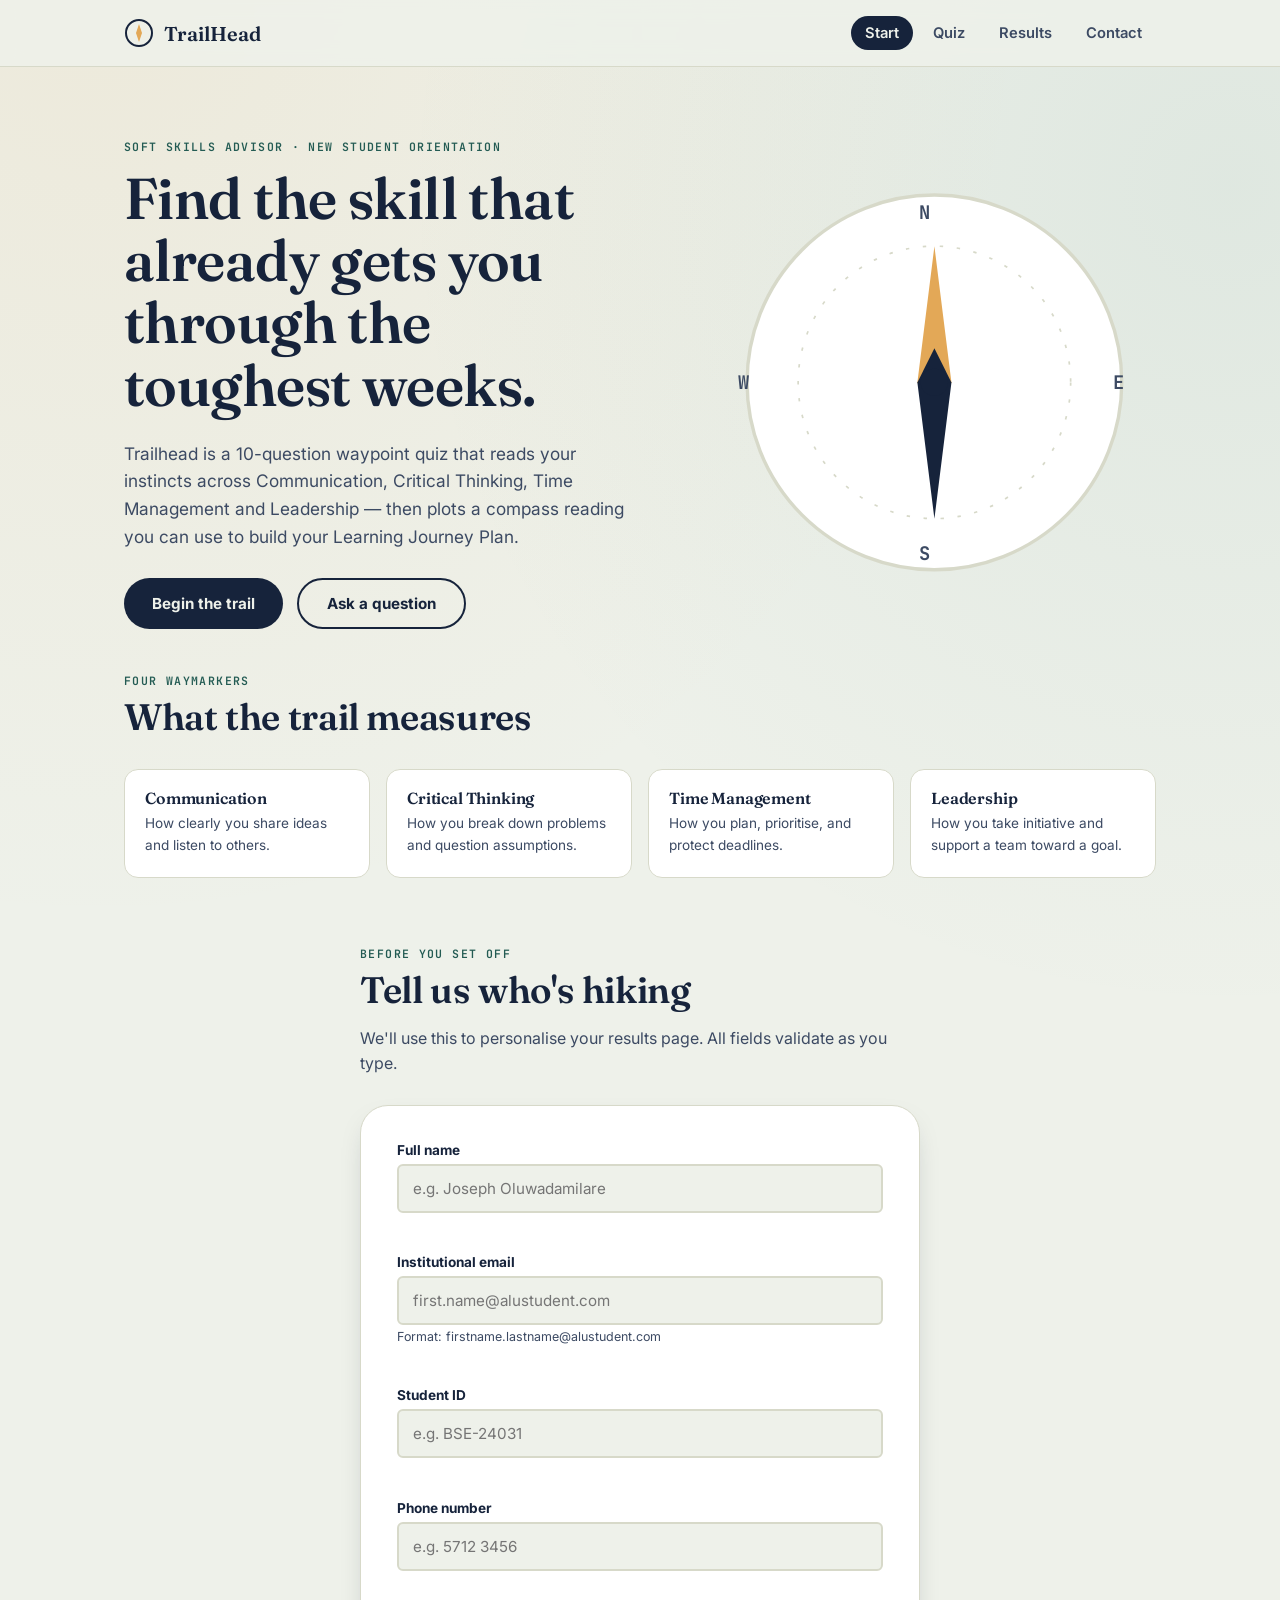
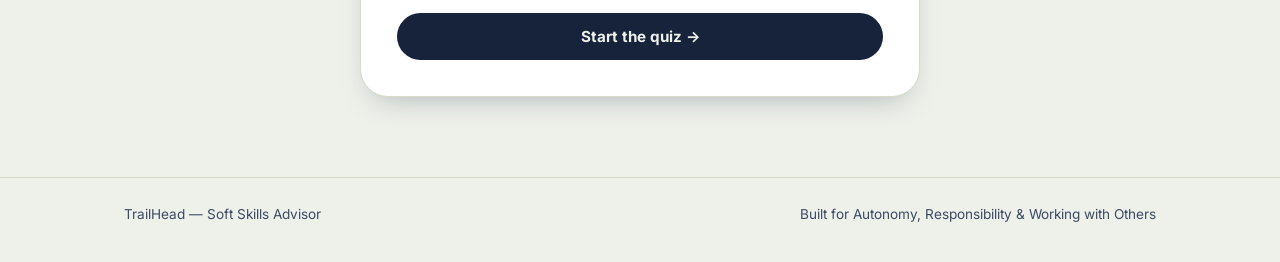
==== index.html @ 991519ac "building an interactive website that help incoming students find thier strength" ====
<!DOCTYPE html>
<html lang="en">
<head>
<meta charset="UTF-8" />
<meta name="viewport" content="width=device-width, initial-scale=1.0" />
<title>Soft Skills Advisor — TrailHead</title>
<meta name="description" content="Find your strongest soft skills and build your Learning Journey Plan." />
<link rel="icon" type="image/svg+xml" href="data:image/svg+xml,%3Csvg xmlns='http://www.w3.org/2000/svg' viewBox='0 0 30 30'%3E%3Ccircle cx='15' cy='15' r='13' fill='%2316233b'/%3E%3Cpath d='M15 6L18 15L15 24L12 15L15 6Z' fill='%23e3a857'/%3E%3C/svg%3E" />
<link rel="preconnect" href="https://fonts.googleapis.com">
<link rel="preconnect" href="https://fonts.gstatic.com" crossorigin>
<link href="https://fonts.googleapis.com/css2?family=Fraunces:opsz,wght@9..144,500;9..144,600;9..144,700&family=Inter:wght@400;600;700&family=JetBrains+Mono:wght@500;700&display=swap" rel="stylesheet">
<link rel="stylesheet" href="css/base.css" />
<link rel="stylesheet" href="css/landing.css" />
</head>
<body>

<header class="site-header">
  <div class="wrap">
    <a class="brand" href="index.html">
      <svg class="brand-mark" viewBox="0 0 30 30" fill="none" xmlns="http://www.w3.org/2000/svg" aria-hidden="true">
        <circle cx="15" cy="15" r="13" stroke="#16233b" stroke-width="2"/>
        <path d="M15 6L18 15L15 24L12 15L15 6Z" fill="#e3a857"/>
      </svg>
      TrailHead
    </a>
    <nav class="site-nav" aria-label="Primary">
      <a href="index.html" aria-current="page">Start</a>
      <a href="quiz.html">Quiz</a>
      <a href="results.html">Results</a>
      <a href="contact.html">Contact</a>
    </nav>
  </div>
</header>

<main class="wrap">

  <!-- ============ HERO ============ -->
  <section class="hero">
    <div class="hero-copy fade-up" style="--delay:0s;">
      <span class="eyebrow">Soft Skills Advisor · New Student Orientation</span>
      <h1>Find the skill that already gets you through the toughest weeks.</h1>
      <p class="lede">
        Trailhead is a 10-question waypoint quiz that reads your instincts across
        Communication, Critical Thinking, Time Management and Leadership — then
        plots a compass reading you can use to build your Learning Journey Plan.
      </p>
      <div class="hero-actions">
        <a href="#start-form" class="btn btn-primary">Begin the trail</a>
        <a href="contact.html" class="btn btn-ghost">Ask a question</a>
      </div>
    </div>

    <!-- Signature visual: a hand-drawn-style compass, matching the results-page canvas motif -->
    <div class="compass-figure fade-up" style="--delay:0.15s;" aria-hidden="true">
      <svg viewBox="0 0 260 260" xmlns="http://www.w3.org/2000/svg">
        <circle cx="130" cy="130" r="110" fill="#ffffff" stroke="#d7d9c9" stroke-width="2"/>
        <circle cx="130" cy="130" r="80" fill="none" stroke="#d7d9c9" stroke-width="1" stroke-dasharray="2 8"/>
        <g font-family="JetBrains Mono" font-size="11" fill="#3c4a63" font-weight="700">
          <text x="124" y="34" text-anchor="middle">N</text>
          <text x="124" y="234" text-anchor="middle">S</text>
          <text x="18" y="134" text-anchor="middle">W</text>
          <text x="238" y="134" text-anchor="middle">E</text>
        </g>
        <g class="compass-needle">
          <polygon points="130,50 140,130 130,150 120,130" fill="#e3a857"/>
          <polygon points="130,210 140,130 130,110 120,130" fill="#16233b"/>
        </g>
        <circle cx="130" cy="130" r="8" fill="#16233b"/>
      </svg>
    </div>
  </section>

  <!-- ============ CATEGORY TEASER ============ -->
  <section aria-labelledby="categories-heading">
    <span class="eyebrow" id="categories-heading">Four waymarkers</span>
    <h2 style="margin-top:8px;">What the trail measures</h2>
    <div class="category-grid">
      <article class="category-card fade-up" style="--delay:0.05s;">
        <span class="category-dot" style="background:#e3a857"></span>
        <h3>Communication</h3>
        <p>How clearly you share ideas and listen to others.</p>
      </article>
      <article class="category-card fade-up" style="--delay:0.15s;">
        <span class="category-dot" style="background:#2f7a6f"></span>
        <h3>Critical Thinking</h3>
        <p>How you break down problems and question assumptions.</p>
      </article>
      <article class="category-card fade-up" style="--delay:0.25s;">
        <span class="category-dot" style="background:#5b7fb5"></span>
        <h3>Time Management</h3>
        <p>How you plan, prioritise, and protect deadlines.</p>
      </article>
      <article class="category-card fade-up" style="--delay:0.35s;">
        <span class="category-dot" style="background:#b5533c"></span>
        <h3>Leadership</h3>
        <p>How you take initiative and support a team toward a goal.</p>
      </article>
    </div>
  </section>

  <!-- ============ PRELIMINARY DETAILS FORM ============ -->
  <section id="start-form" style="padding-bottom:80px;">
    <div style="max-width:560px;margin:0 auto;">
      <span class="eyebrow">Before you set off</span>
      <h2 style="margin-top:8px;">Tell us who's hiking</h2>
      <p style="margin-bottom:28px;">
        We'll use this to personalise your results page. All fields validate as you type.
      </p>

      <form class="form-card" id="prelimForm" novalidate>
        <div class="field" id="field-name">
          <label for="fullName">Full name</label>
          <input type="text" id="fullName" name="fullName" placeholder="e.g. Joseph Oluwadamilare" autocomplete="name" />
          <span class="error-message" role="alert"></span>
        </div>

        <div class="field" id="field-email">
          <label for="email">Institutional email</label>
          <input type="email" id="email" name="email" placeholder="first.name@alustudent.com" autocomplete="email" />
          <span class="hint">Format: firstname.lastname@alustudent.com</span>
          <span class="error-message" role="alert"></span>
        </div>

        <div class="field" id="field-studentId">
          <label for="studentId">Student ID</label>
          <input type="text" id="studentId" name="studentId" placeholder="e.g. BSE-24031" />
          <span class="error-message" role="alert"></span>
        </div>

        <div class="field" id="field-phone">
          <label for="phone">Phone number</label>
          <input type="tel" id="phone" name="phone" placeholder="e.g. 5712 3456" autocomplete="tel" />
          <span class="error-message" role="alert"></span>
        </div>

        <button type="submit" class="btn btn-primary" id="prelimSubmit" style="width:100%;">
          Start the quiz →
        </button>
        <div class="form-status" id="prelimStatus" role="status"></div>
      </form>
    </div>
  </section>

</main>

<footer class="site-footer">
  <div class="wrap">
    <span>TrailHead — Soft Skills Advisor</span>
    <span>Built for Autonomy, Responsibility &amp; Working with Others</span>
  </div>
</footer>

<script src="js/validation.js"></script>
<script src="js/landing.js"></script>
</body>
</html>
---- css/base.css ----
/* ==========================================================================
   BASE.CSS — shared across all four pages
   Loaded first by every page, before that page's own stylesheet. Holds only
   truly global concerns: design tokens, the reset, site chrome (header,
   nav, footer), typography, and buttons. Page-specific layout lives in
   landing.css / quiz.css / results.css / contact.css instead.
   ========================================================================== */

/* ---- Design tokens -------------------------------------------------- */
:root {
  /* Colour palette (named, not generic) */
  --ink: #16233b;          /* trail-night navy — primary text & dark surfaces */
  --ink-soft: #3c4a63;      /* secondary text on light surfaces */
  --paper: #eef1ea;         /* lichen paper — light section background */
  --paper-raised: #ffffff;  /* card surface on top of paper */
  --line: #d7d9c9;          /* hairline borders on paper */
  --amber: #e3a857;         /* waymarker amber — primary accent / CTAs */
  --amber-dark: #c78a3a;
  --moss: #2f7a6f;          /* growth moss — secondary accent, success state */
  --moss-dark: #235b53;
  --clay: #b5533c;          /* trail-clay — error / warning only, used sparingly */
  --clay-soft: #f4e2dc;

  /* Category colours (used on results radar + quiz tags) */
  --cat-communication: #e3a857;
  --cat-critical: #2f7a6f;
  --cat-time: #5b7fb5;
  --cat-leadership: #b5533c;

  /* Type scale */
  --font-display: "Fraunces", Georgia, serif;
  --font-body: "Inter", -apple-system, Segoe UI, sans-serif;
  --font-mono: "JetBrains Mono", "Courier New", monospace;

  /* Spacing / shape */
  --radius-s: 6px;
  --radius-m: 14px;
  --radius-l: 28px;
  --shadow-card: 0 12px 30px -14px rgba(22, 35, 59, 0.35);
  --ease: cubic-bezier(0.22, 1, 0.36, 1);
}

/* ---- Reset ------------------------------------------------------------ */
* { box-sizing: border-box; }
html { scroll-behavior: smooth; }
body {
  margin: 0;
  font-family: var(--font-body);
  color: var(--ink);
  background:
    radial-gradient(circle at 8% 0%, rgba(227, 168, 87, 0.10), transparent 42%),
    radial-gradient(circle at 96% 10%, rgba(47, 122, 111, 0.08), transparent 40%),
    var(--paper);
  -webkit-font-smoothing: antialiased;
}
img { max-width: 100%; display: block; }
button { font-family: inherit; cursor: pointer; }
a { color: inherit; }

/* ---- Shared entrance animation --------------------------------------
   Used on page load across all four pages. `--delay` lets a group of
   elements (e.g. the four category cards) cascade instead of popping in
   together, which is what turns a static layout into a sequenced moment.
   Lives in base.css (not a page file) because every page uses it. */
@keyframes fade-up {
  from { opacity: 0; transform: translateY(16px); }
  to   { opacity: 1; transform: translateY(0); }
}
.fade-up {
  animation: fade-up 0.6s var(--ease) both;
  animation-delay: var(--delay, 0s);
}

/* Respect reduced-motion preference across the whole site */
@media (prefers-reduced-motion: reduce) {
  *, *::before, *::after {
    animation-duration: 0.001ms !important;
    animation-iteration-count: 1 !important;
    transition-duration: 0.001ms !important;
    scroll-behavior: auto !important;
  }
}

/* Visible keyboard focus everywhere (accessibility floor) */
a:focus-visible, button:focus-visible, input:focus-visible,
textarea:focus-visible, select:focus-visible, [tabindex]:focus-visible {
  outline: 3px solid var(--amber-dark);
  outline-offset: 3px;
  border-radius: var(--radius-s);
}

/* ---- Layout shell ------------------------------------------------------ */
.wrap { max-width: 1080px; margin: 0 auto; padding: 0 24px; }

.site-header {
  position: sticky; top: 0; z-index: 40;
  background: rgba(238, 241, 234, 0.86);
  backdrop-filter: blur(10px);
  border-bottom: 1px solid var(--line);
}
.site-header .wrap {
  display: flex; align-items: center; justify-content: space-between;
  padding-top: 16px; padding-bottom: 16px;
}
.brand {
  display: flex; align-items: center; gap: 10px;
  font-family: var(--font-display);
  font-weight: 600; font-size: 1.25rem; text-decoration: none; color: var(--ink);
}
.brand-mark {
  width: 30px; height: 30px; flex-shrink: 0;
}
.site-nav { display: flex; gap: 6px; }
.site-nav a {
  position: relative; text-decoration: none; font-size: 0.92rem; font-weight: 600;
  color: var(--ink-soft); padding: 8px 14px; border-radius: 999px;
  transition: background 0.2s var(--ease), color 0.2s var(--ease);
}
.site-nav a::after {
  content: ""; position: absolute; left: 14px; right: 14px; bottom: 4px;
  height: 2px; background: var(--amber); border-radius: 2px;
  transform: scaleX(0); transform-origin: left;
  transition: transform 0.25s var(--ease);
}
.site-nav a:hover::after { transform: scaleX(1); }
.site-nav a:hover { color: var(--ink); }
.site-nav a[aria-current="page"] {
  background: var(--ink); color: var(--paper);
}
.site-nav a[aria-current="page"]::after { display: none; }

.site-footer {
  border-top: 1px solid var(--line);
  padding: 28px 0 40px;
  color: var(--ink-soft);
  font-size: 0.85rem;
}
.site-footer .wrap { display: flex; justify-content: space-between; flex-wrap: wrap; gap: 8px; }

/* ---- Typography --------------------------------------------------------- */
h1, h2, h3 { font-family: var(--font-display); margin: 0 0 0.4em; line-height: 1.08; letter-spacing: -0.01em; }
h1 { font-size: clamp(2.4rem, 5vw, 3.6rem); font-weight: 600; }
h2 { font-size: clamp(1.7rem, 3vw, 2.3rem); font-weight: 600; }
h3 { font-size: 1.2rem; font-weight: 600; }
p { line-height: 1.6; color: var(--ink-soft); }
.eyebrow {
  font-family: var(--font-mono); text-transform: uppercase; letter-spacing: 0.12em;
  font-size: 0.72rem; color: var(--moss-dark); font-weight: 600;
}

/* ---- Buttons --------------------------------------------------------- */
.btn {
  display: inline-flex; align-items: center; justify-content: center; gap: 8px;
  border: none; border-radius: 999px; padding: 14px 28px;
  font-weight: 700; font-size: 0.95rem; text-decoration: none;
  transition: transform 0.18s var(--ease), box-shadow 0.18s var(--ease), background 0.18s var(--ease);
}
.btn-primary {
  background: var(--ink); color: var(--paper); position: relative; overflow: hidden;
}
.btn-primary::before {
  content: ""; position: absolute; top: 0; left: -60%; width: 40%; height: 100%;
  background: linear-gradient(115deg, transparent, rgba(255,255,255,0.22), transparent);
  transform: skewX(-20deg); transition: left 0.55s var(--ease);
}
.btn-primary:hover::before { left: 130%; }
.btn-primary:hover { transform: translateY(-2px); box-shadow: 0 10px 22px -10px rgba(22,35,59,0.55); background: var(--moss-dark); }
.btn-primary:disabled { opacity: 0.45; cursor: not-allowed; transform: none; box-shadow: none; }
.btn-primary:disabled::before { display: none; }
.btn-ghost { background: transparent; color: var(--ink); border: 2px solid var(--ink); }
.btn-ghost:hover { background: var(--ink); color: var(--paper); }
.btn-amber { background: var(--amber); color: var(--ink); }
.btn-amber:hover { background: var(--amber-dark); transform: translateY(-2px); }
.btn:active { transform: translateY(0); }

/* ---- Responsive (chrome only) -------------------------------------------- */
@media (max-width: 560px) {
  .site-nav { display: none; }
}
---- css/landing.css ----
/* ==========================================================================
   LANDING.CSS — index.html only
   Loaded after base.css. Covers the hero section, the animated compass
   figure, the four-category teaser grid, and the preliminary details form.
   The form block is intentionally duplicated in contact.css rather than
   pulled into base.css, so this file is self-contained on its own.
   ========================================================================== */

/* ---- Hero ---------------------------------------------------------------- */
.hero {
  padding: 72px 0 40px;
  display: grid; grid-template-columns: 1.1fr 0.9fr; gap: 48px; align-items: center;
}
.hero-copy .eyebrow { display: block; margin-bottom: 14px; }
.hero-copy p.lede { font-size: 1.08rem; max-width: 46ch; }
.hero-actions { display: flex; gap: 14px; margin-top: 28px; flex-wrap: wrap; }

/* Signature element: hand-drawn compass/trail SVG, gently rotating */
.compass-figure { position: relative; }
.compass-figure svg { width: 100%; height: auto; }
.compass-needle {
  transform-origin: 130px 130px;
  animation: needle-settle 5s var(--ease) infinite alternate;
}
@keyframes needle-settle {
  0% { transform: rotate(-6deg); }
  100% { transform: rotate(9deg); }
}

/* ---- Category teaser grid -------------------------------------------------- */
.category-grid {
  display: grid; grid-template-columns: repeat(4, 1fr); gap: 16px; margin: 32px 0 64px;
}
.category-card {
  background: var(--paper-raised); border: 1px solid var(--line); border-radius: var(--radius-m);
  padding: 20px; transition: transform 0.2s var(--ease), box-shadow 0.2s var(--ease);
}
.category-card:hover { transform: translateY(-4px); box-shadow: var(--shadow-card); }
.category-card:hover .category-dot { transform: scale(1.3); }
.category-dot {
  width: 12px; height: 12px; border-radius: 50%; margin-bottom: 12px;
  transition: transform 0.25s var(--ease);
}
.category-card h3 { font-size: 1rem; margin-bottom: 6px; }
.category-card p { font-size: 0.85rem; margin: 0; }

/* ---- Preliminary details form ---------------------------------------------
   Identical block also appears in contact.css for the feedback form — kept
   duplicated on purpose so each page's stylesheet stands alone. */
.form-card {
  background: var(--paper-raised); border: 1px solid var(--line);
  border-radius: var(--radius-l); padding: 36px; box-shadow: var(--shadow-card);
}
.field { margin-bottom: 22px; position: relative; }
.field label {
  display: block; font-weight: 700; font-size: 0.85rem; margin-bottom: 6px; color: var(--ink);
}
.field .hint { font-size: 0.78rem; color: var(--ink-soft); margin-top: 4px; }
.field input, .field textarea, .field select {
  width: 100%; padding: 13px 14px; border-radius: var(--radius-s);
  border: 2px solid var(--line); background: var(--paper); font-size: 0.95rem;
  font-family: inherit; color: var(--ink);
  transition: border-color 0.16s var(--ease), background 0.16s var(--ease), box-shadow 0.16s var(--ease);
}
.field textarea { resize: vertical; min-height: 110px; }
.field input:focus, .field textarea:focus, .field select:focus {
  outline: none; border-color: var(--ink); background: var(--paper-raised);
}
/* real-time validation state classes toggled by JS */
.field.is-valid input, .field.is-valid textarea { border-color: var(--moss); background: #f1f8f6; }
.field.is-invalid input, .field.is-invalid textarea { border-color: var(--clay); background: var(--clay-soft); }
.field .error-message {
  display: block; min-height: 1.1em; font-size: 0.78rem; color: var(--clay);
  margin-top: 6px; font-weight: 600;
  opacity: 0; transform: translateY(-4px);
  transition: opacity 0.18s var(--ease), transform 0.18s var(--ease);
}
.field.is-invalid .error-message { opacity: 1; transform: translateY(0); }
.field .valid-icon, .field .invalid-icon {
  position: absolute; right: 14px; top: 40px; opacity: 0; transition: opacity 0.15s var(--ease);
  font-size: 0.95rem;
}
.field.is-valid .valid-icon { opacity: 1; color: var(--moss); }
.field.is-invalid .invalid-icon { opacity: 1; color: var(--clay); }

.form-status {
  margin-top: 18px; padding: 12px 16px; border-radius: var(--radius-s);
  font-size: 0.85rem; font-weight: 600; display: none;
}
.form-status.show { display: block; }
.form-status.success { background: #eaf5f2; color: var(--moss-dark); }
.form-status.error { background: var(--clay-soft); color: var(--clay); }

/* ---- Responsive ------------------------------------------------------------ */
@media (max-width: 880px) {
  .hero { grid-template-columns: 1fr; padding-top: 40px; }
  .category-grid { grid-template-columns: repeat(2, 1fr); }
}
@media (max-width: 560px) {
  .category-grid { grid-template-columns: 1fr; }
  .form-card { padding: 24px; }
}
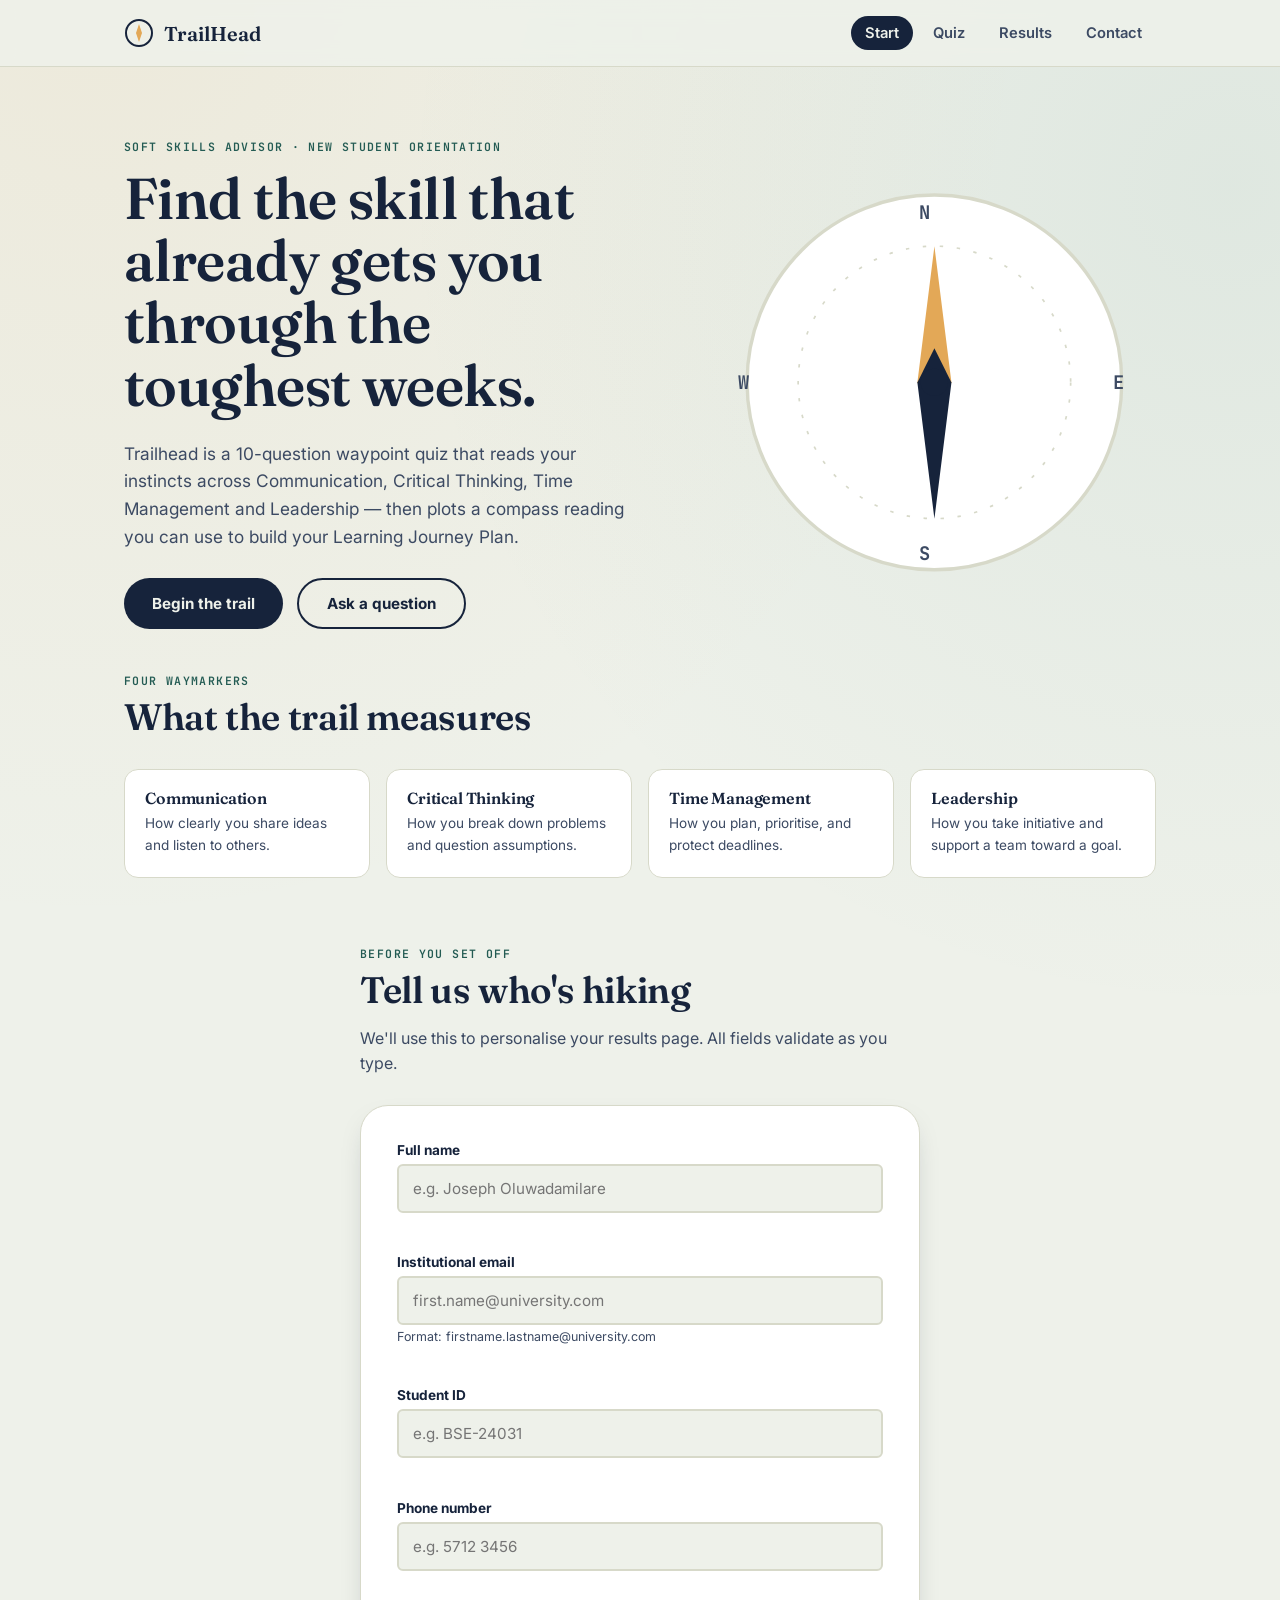
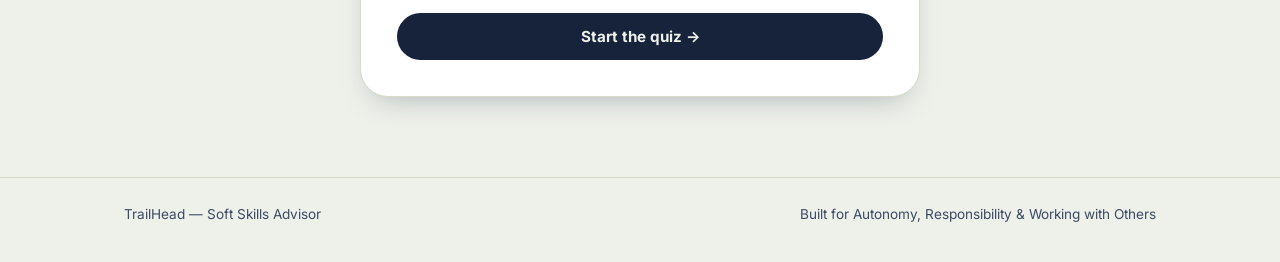
==== commit 3a81238d: "building an interactive website that help incoming students find thier strength" ====
--- a/index.html
+++ b/index.html
@@ -116,8 +116,8 @@
 
         <div class="field" id="field-email">
           <label for="email">Institutional email</label>
-          <input type="email" id="email" name="email" placeholder="first.name@alustudent.com" autocomplete="email" />
-          <span class="hint">Format: firstname.lastname@alustudent.com</span>
+          <input type="email" id="email" name="email" placeholder="first.name@university.com" autocomplete="email" />
+          <span class="hint">Format: firstname.lastname@university.com</span>
           <span class="error-message" role="alert"></span>
         </div>
 
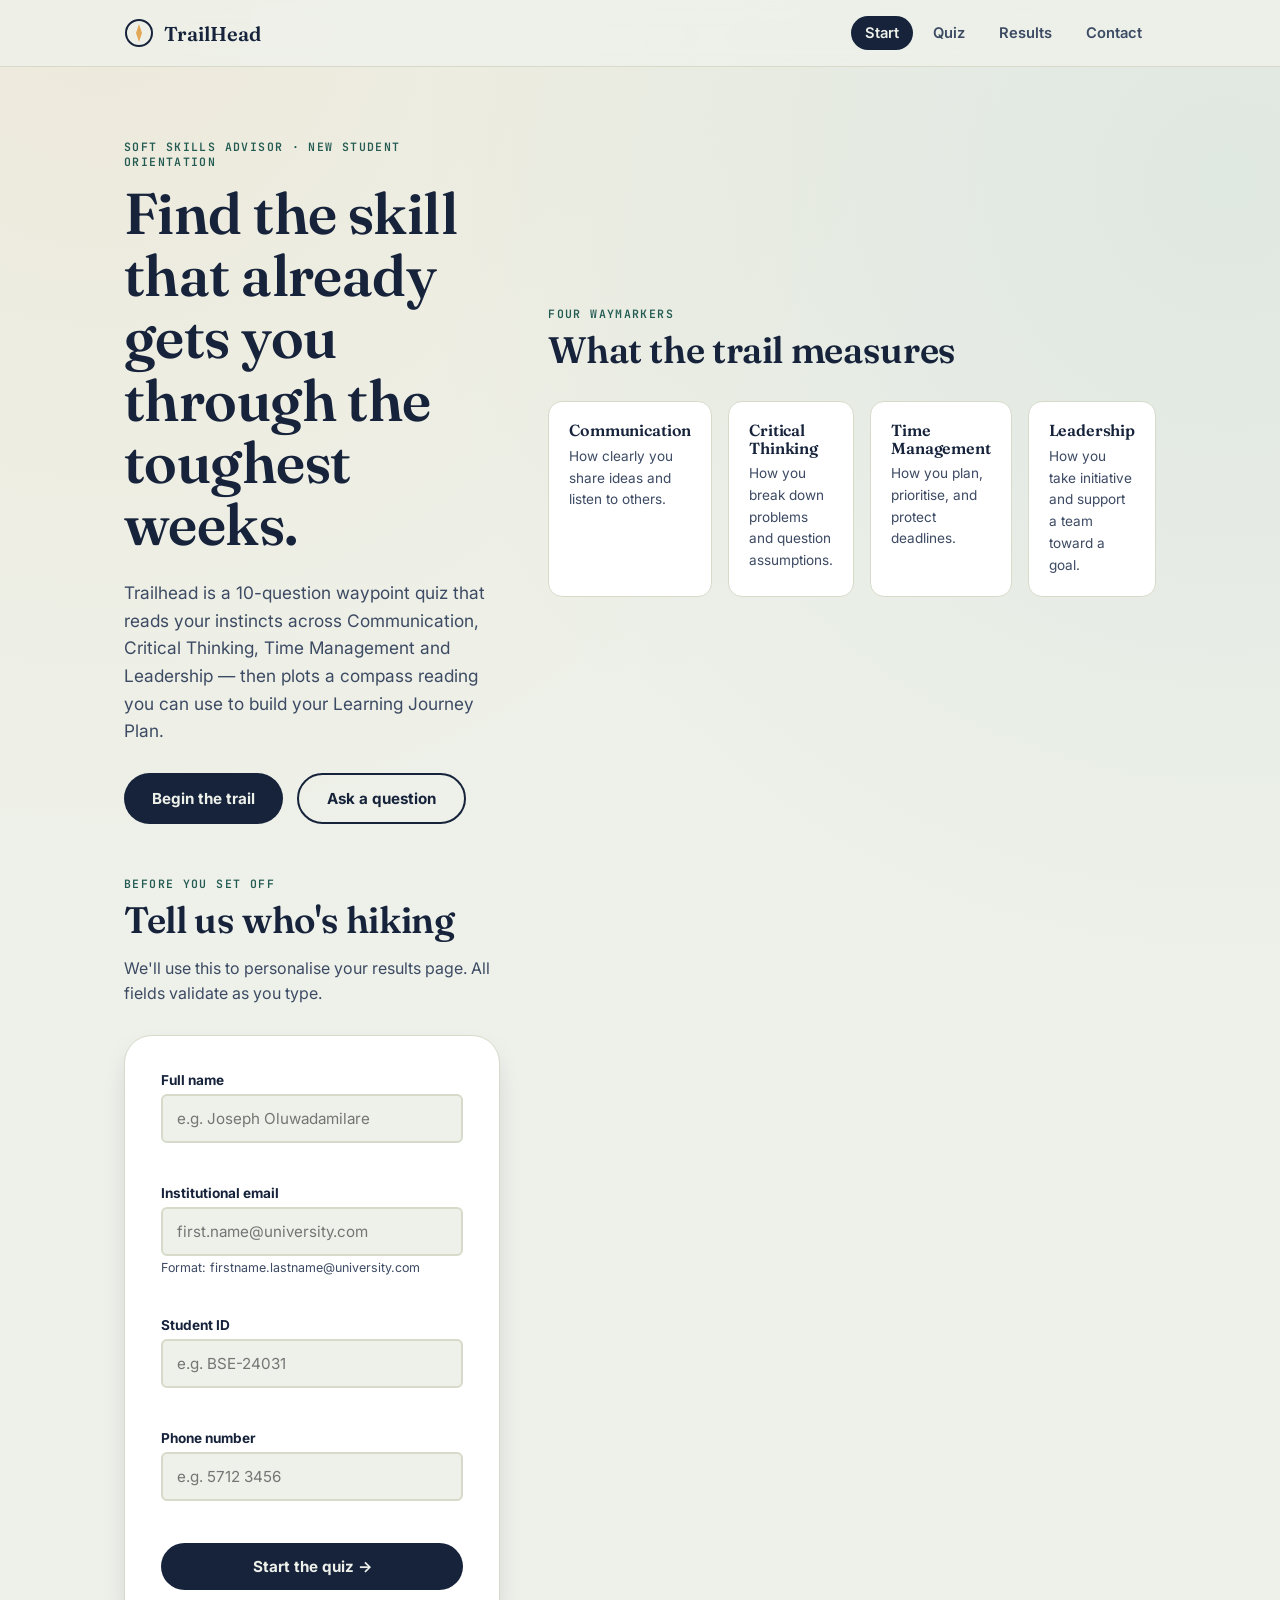
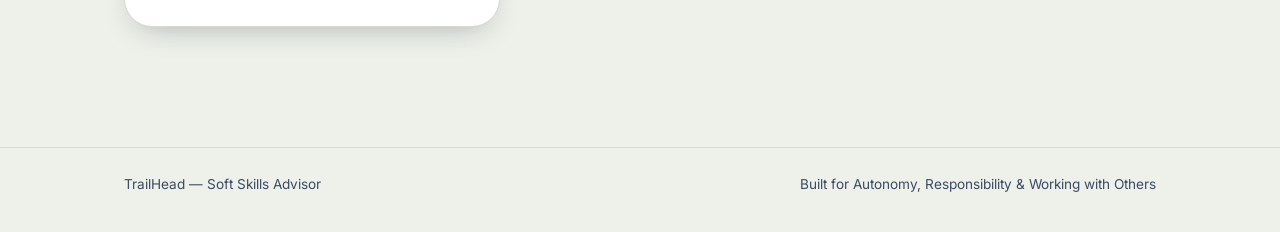
==== commit 27e43618: "making some changes" ====
--- a/index.html
+++ b/index.html
@@ -23,7 +23,12 @@
       </svg>
       TrailHead
     </a>
-    <nav class="site-nav" aria-label="Primary">
+    <button class="hamburger-btn" id="hamburger" aria-label="Toggle navigation" aria-expanded="false">
+      <span class="hamburger-line"></span>
+      <span class="hamburger-line"></span>
+      <span class="hamburger-line"></span>
+    </button>
+    <nav class="site-nav" id="site-nav" aria-label="Primary">
       <a href="index.html" aria-current="page">Start</a>
       <a href="quiz.html">Quiz</a>
       <a href="results.html">Results</a>
@@ -50,25 +55,7 @@
       </div>
     </div>
 
-    <!-- Signature visual: a hand-drawn-style compass, matching the results-page canvas motif -->
-    <div class="compass-figure fade-up" style="--delay:0.15s;" aria-hidden="true">
-      <svg viewBox="0 0 260 260" xmlns="http://www.w3.org/2000/svg">
-        <circle cx="130" cy="130" r="110" fill="#ffffff" stroke="#d7d9c9" stroke-width="2"/>
-        <circle cx="130" cy="130" r="80" fill="none" stroke="#d7d9c9" stroke-width="1" stroke-dasharray="2 8"/>
-        <g font-family="JetBrains Mono" font-size="11" fill="#3c4a63" font-weight="700">
-          <text x="124" y="34" text-anchor="middle">N</text>
-          <text x="124" y="234" text-anchor="middle">S</text>
-          <text x="18" y="134" text-anchor="middle">W</text>
-          <text x="238" y="134" text-anchor="middle">E</text>
-        </g>
-        <g class="compass-needle">
-          <polygon points="130,50 140,130 130,150 120,130" fill="#e3a857"/>
-          <polygon points="130,210 140,130 130,110 120,130" fill="#16233b"/>
-        </g>
-        <circle cx="130" cy="130" r="8" fill="#16233b"/>
-      </svg>
-    </div>
-  </section>
+   
 
   <!-- ============ CATEGORY TEASER ============ -->
   <section aria-labelledby="categories-heading">
@@ -152,5 +139,6 @@
 
 <script src="js/validation.js"></script>
 <script src="js/landing.js"></script>
+<script src="js/hamburger.js"></script>
 </body>
 </html>
--- a/css/base.css
+++ b/css/base.css
@@ -173,7 +173,63 @@
 .btn-amber:hover { background: var(--amber-dark); transform: translateY(-2px); }
 .btn:active { transform: translateY(0); }
 
+/* ---- Hamburger menu -------------------------------------------------------- */
+.hamburger-btn {
+  display: none; flex-direction: column; gap: 5px;
+  background: none; border: none; padding: 8px;
+  cursor: pointer; position: relative; z-index: 50;
+}
+.hamburger-line {
+  width: 24px; height: 2px; background: var(--ink);
+  border-radius: 2px; transition: all 0.3s var(--ease);
+  transform-origin: center;
+}
+.hamburger-btn[aria-expanded="true"] .hamburger-line:nth-child(1) {
+  transform: rotate(45deg) translateY(10px);
+}
+.hamburger-btn[aria-expanded="true"] .hamburger-line:nth-child(2) {
+  opacity: 0;
+}
+.hamburger-btn[aria-expanded="true"] .hamburger-line:nth-child(3) {
+  transform: rotate(-45deg) translateY(-10px);
+}
+
 /* ---- Responsive (chrome only) -------------------------------------------- */
 @media (max-width: 560px) {
-  .site-nav { display: none; }
-}
+  .site-header .wrap {
+    flex-wrap: wrap;
+  }
+  .hamburger-btn {
+    display: flex;
+  }
+  .site-nav {
+    width: 100%;
+    display: none;
+    flex-direction: column;
+    gap: 0;
+    order: 3;
+    background: var(--paper-raised);
+    border-top: 1px solid var(--line);
+    padding: 16px 0;
+  }
+  .site-nav.active {
+    display: flex;
+  }
+  .site-nav a {
+    width: 100%;
+    padding: 14px 24px;
+    border-radius: 0;
+    color: var(--ink-soft);
+  }
+  .site-nav a:hover {
+    background: var(--paper);
+    color: var(--ink);
+  }
+  .site-nav a[aria-current="page"] {
+    background: var(--ink);
+    color: var(--paper);
+  }
+  .site-nav a::after {
+    display: none;
+  }
+}
--- a/css/landing.css
+++ b/css/landing.css
@@ -18,10 +18,7 @@
 /* Signature element: hand-drawn compass/trail SVG, gently rotating */
 .compass-figure { position: relative; }
 .compass-figure svg { width: 100%; height: auto; }
-.compass-needle {
-  transform-origin: 130px 130px;
-  animation: needle-settle 5s var(--ease) infinite alternate;
-}
+
 @keyframes needle-settle {
   0% { transform: rotate(-6deg); }
   100% { transform: rotate(9deg); }
